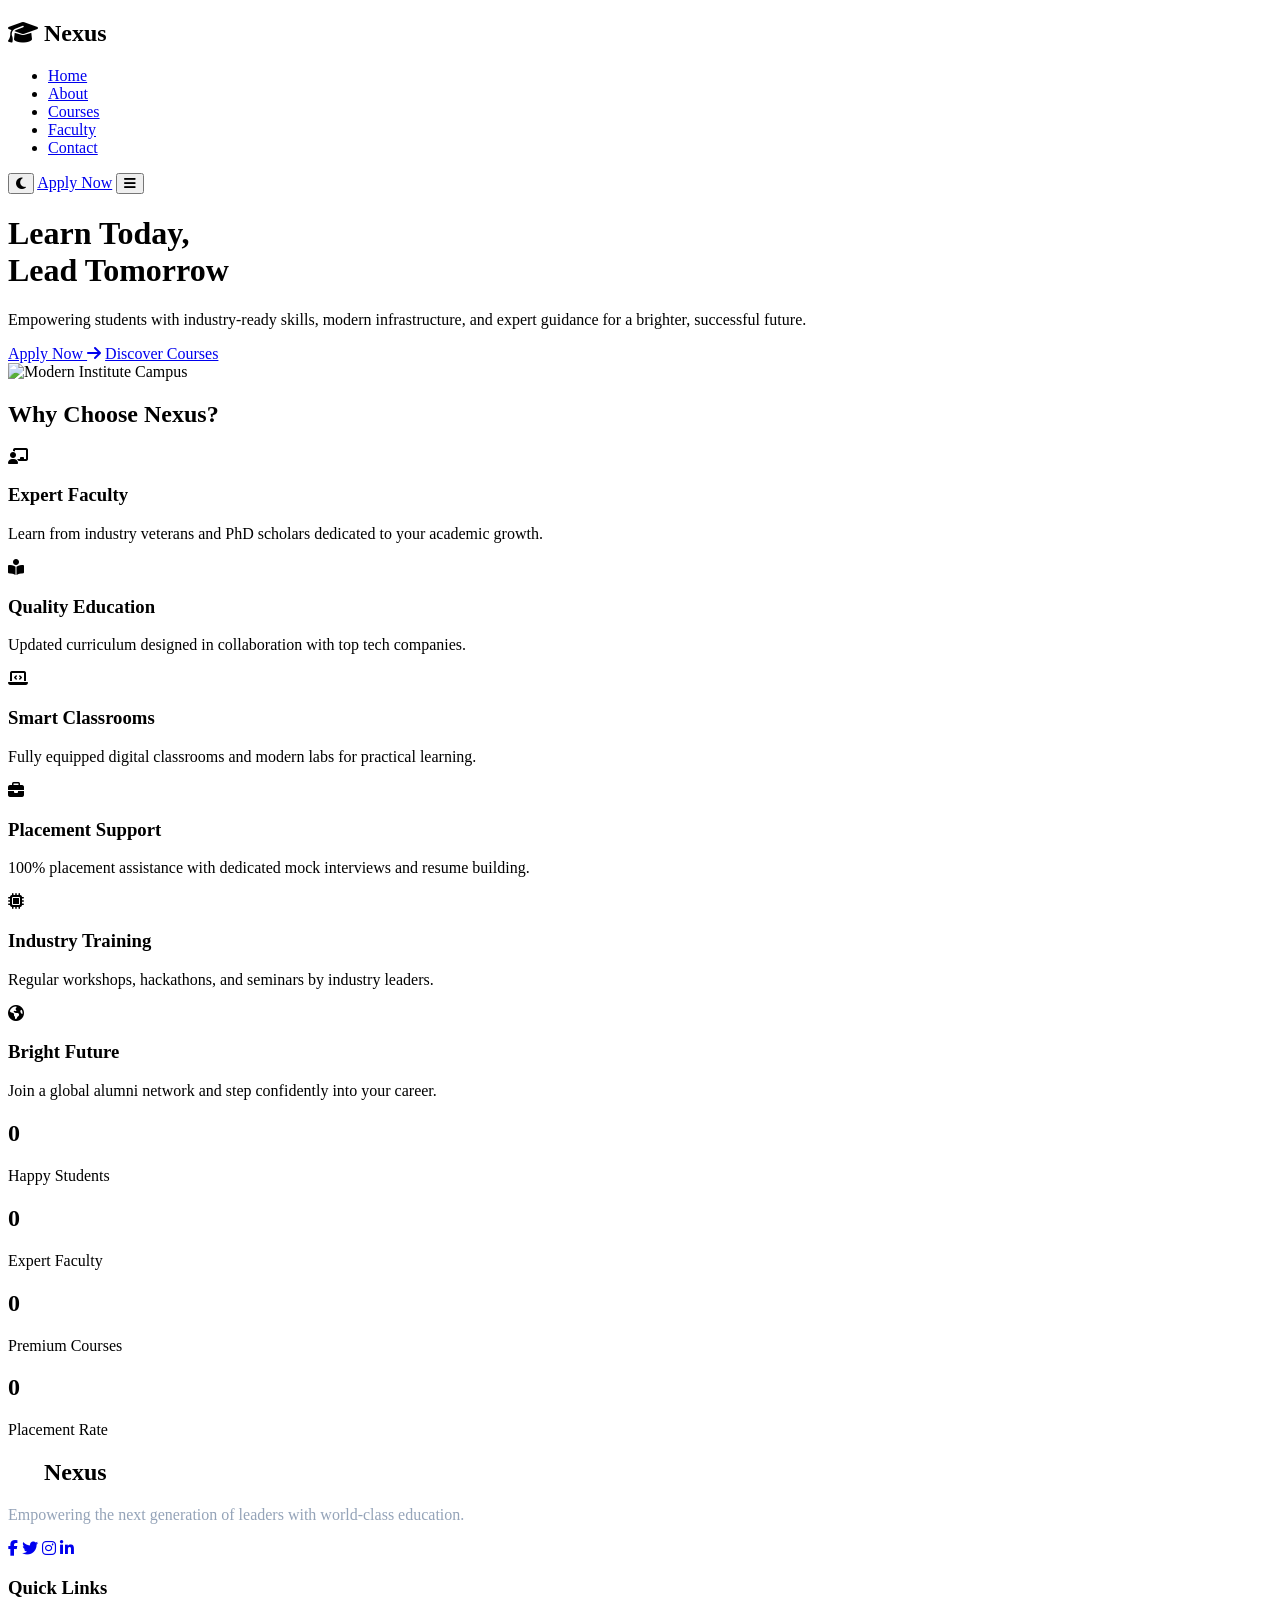
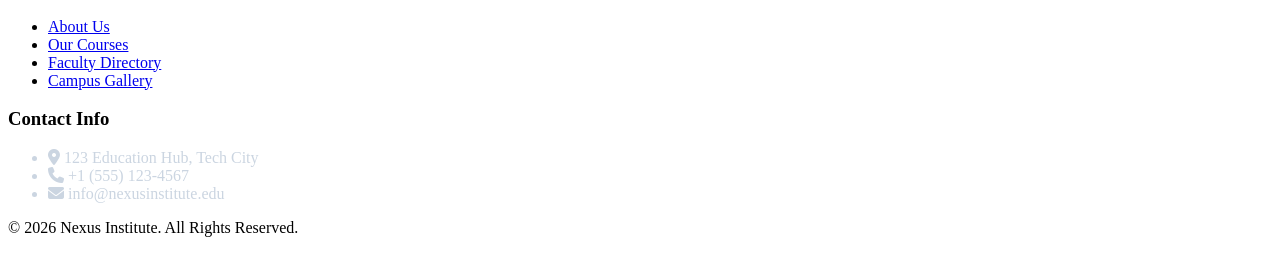
==== index.html @ 43e195d4 "Update index.html" ====
<!DOCTYPE html>
<html lang="en" data-theme="light">
<head>
    <meta charset="UTF-8">
    <meta name="viewport" content="width=device-width, initial-scale=1.0">
    <title>Nexus Institute | Learn Today, Lead Tomorrow</title>
    <meta name="description" content="Empowering students with industry-ready skills for a brighter future.">
    
    <!-- Google Fonts -->
    <link href="https://fonts.googleapis.com/css2?family=Inter:wght@300;400;500;600;700&display=swap" rel="stylesheet">
    <!-- FontAwesome Icons -->
    <link rel="stylesheet" href="https://cdnjs.cloudflare.com/ajax/libs/font-awesome/6.4.0/css/all.min.css">
    
    <!-- Custom CSS -->
    <link rel="stylesheet" href="css/style.css">
</head>
<body>
    <!-- Scroll Progress Bar -->
    <div id="scroll-progress"></div>

    <!-- Navbar -->
    <nav class="navbar">
        <div class="nav-logo">
            <h2><i class="fa-solid fa-graduation-cap"></i> Nexus</h2>
        </div>
        <ul class="nav-links">
            <li><a href="index.html">Home</a></li>
            <li><a href="about.html">About</a></li>
            <li><a href="courses.html">Courses</a></li>
            <li><a href="faculty.html">Faculty</a></li>
            <li><a href="contact.html">Contact</a></li>
        </ul>
        <div class="nav-actions">
            <button id="theme-toggle" aria-label="Toggle Dark Mode">
                <i class="fa-solid fa-moon"></i>
            </button>
            <a href="#" class="btn btn-primary">Apply Now</a>
            <button class="hamburger"><i class="fa-solid fa-bars"></i></button>
        </div>
    </nav>

    <!-- Hero Section -->
    <header class="hero">
        <div class="hero-content fade-up">
            <h1>Learn Today,<br><span>Lead Tomorrow</span></h1>
            <p class="hero-subtitle">Empowering students with industry-ready skills, modern infrastructure, and expert guidance for a brighter, successful future.</p>
            <div class="hero-buttons">
                <a href="#" class="btn btn-primary">Apply Now <i class="fa-solid fa-arrow-right"></i></a>
                <a href="courses.html" class="btn btn-outline">Discover Courses</a>
            </div>
        </div>
        <div class="hero-image fade-up">
            <img src="https://images.unsplash.com/photo-1523050854058-8df90110c9f1?ixlib=rb-4.0.3&auto=format&fit=crop&w=800&q=80" alt="Modern Institute Campus">
        </div>
    </header>

    <!-- Feature Cards Section -->
    <section class="features">
        <h2 class="section-title fade-up">Why Choose Nexus?</h2>
        <div class="grid-6 fade-up">
            <div class="feature-card">
                <div class="feature-icon"><i class="fa-solid fa-chalkboard-user"></i></div>
                <h3>Expert Faculty</h3>
                <p>Learn from industry veterans and PhD scholars dedicated to your academic growth.</p>
            </div>
            <div class="feature-card">
                <div class="feature-icon"><i class="fa-solid fa-book-open-reader"></i></div>
                <h3>Quality Education</h3>
                <p>Updated curriculum designed in collaboration with top tech companies.</p>
            </div>
            <div class="feature-card">
                <div class="feature-icon"><i class="fa-solid fa-laptop-code"></i></div>
                <h3>Smart Classrooms</h3>
                <p>Fully equipped digital classrooms and modern labs for practical learning.</p>
            </div>
            <div class="feature-card">
                <div class="feature-icon"><i class="fa-solid fa-briefcase"></i></div>
                <h3>Placement Support</h3>
                <p>100% placement assistance with dedicated mock interviews and resume building.</p>
            </div>
            <div class="feature-card">
                <div class="feature-icon"><i class="fa-solid fa-microchip"></i></div>
                <h3>Industry Training</h3>
                <p>Regular workshops, hackathons, and seminars by industry leaders.</p>
            </div>
            <div class="feature-card">
                <div class="feature-icon"><i class="fa-solid fa-earth-americas"></i></div>
                <h3>Bright Future</h3>
                <p>Join a global alumni network and step confidently into your career.</p>
            </div>
        </div>
    </section>

    <!-- Statistics Section -->
    <section class="stats fade-up">
        <div class="stat-item">
            <h2 class="counter" data-target="5000" data-suffix="+">0</h2>
            <p>Happy Students</p>
        </div>
        <div class="stat-item">
            <h2 class="counter" data-target="120" data-suffix="+">0</h2>
            <p>Expert Faculty</p>
        </div>
        <div class="stat-item">
            <h2 class="counter" data-target="50" data-suffix="+">0</h2>
            <p>Premium Courses</p>
        </div>
        <div class="stat-item">
            <h2 class="counter" data-target="98" data-suffix="%">0</h2>
            <p>Placement Rate</p>
        </div>
    </section>

    <!-- Footer -->
    <footer>
        <div class="footer-grid">
            <div class="footer-col">
                <div class="nav-logo" style="margin-bottom: 1rem;">
                    <h2><i class="fa-solid fa-graduation-cap" style="color: white;"></i> Nexus</h2>
                </div>
                <p style="color: #94a3b8;">Empowering the next generation of leaders with world-class education.</p>
                <div class="social-links">
                    <a href="#"><i class="fa-brands fa-facebook-f"></i></a>
                    <a href="#"><i class="fa-brands fa-twitter"></i></a>
                    <a href="#"><i class="fa-brands fa-instagram"></i></a>
                    <a href="#"><i class="fa-brands fa-linkedin-in"></i></a>
                </div>
            </div>
            <div class="footer-col">
                <h3>Quick Links</h3>
                <ul>
                    <li><a href="about.html">About Us</a></li>
                    <li><a href="courses.html">Our Courses</a></li>
                    <li><a href="faculty.html">Faculty Directory</a></li>
                    <li><a href="gallery.html">Campus Gallery</a></li>
                </ul>
            </div>
            <div class="footer-col">
                <h3>Contact Info</h3>
                <ul style="color: #cbd5e1;">
                    <li><i class="fa-solid fa-location-dot"></i> 123 Education Hub, Tech City</li>
                    <li><i class="fa-solid fa-phone"></i> +1 (555) 123-4567</li>
                    <li><i class="fa-solid fa-envelope"></i> info@nexusinstitute.edu</li>
                </ul>
            </div>
        </div>
        <div class="footer-bottom">
            <p>&copy; 2026 Nexus Institute. All Rights Reserved.</p>
        </div>
    </footer>

    <!-- Scripts -->
    <script src="js/script.js"></script>
</body>
</html>
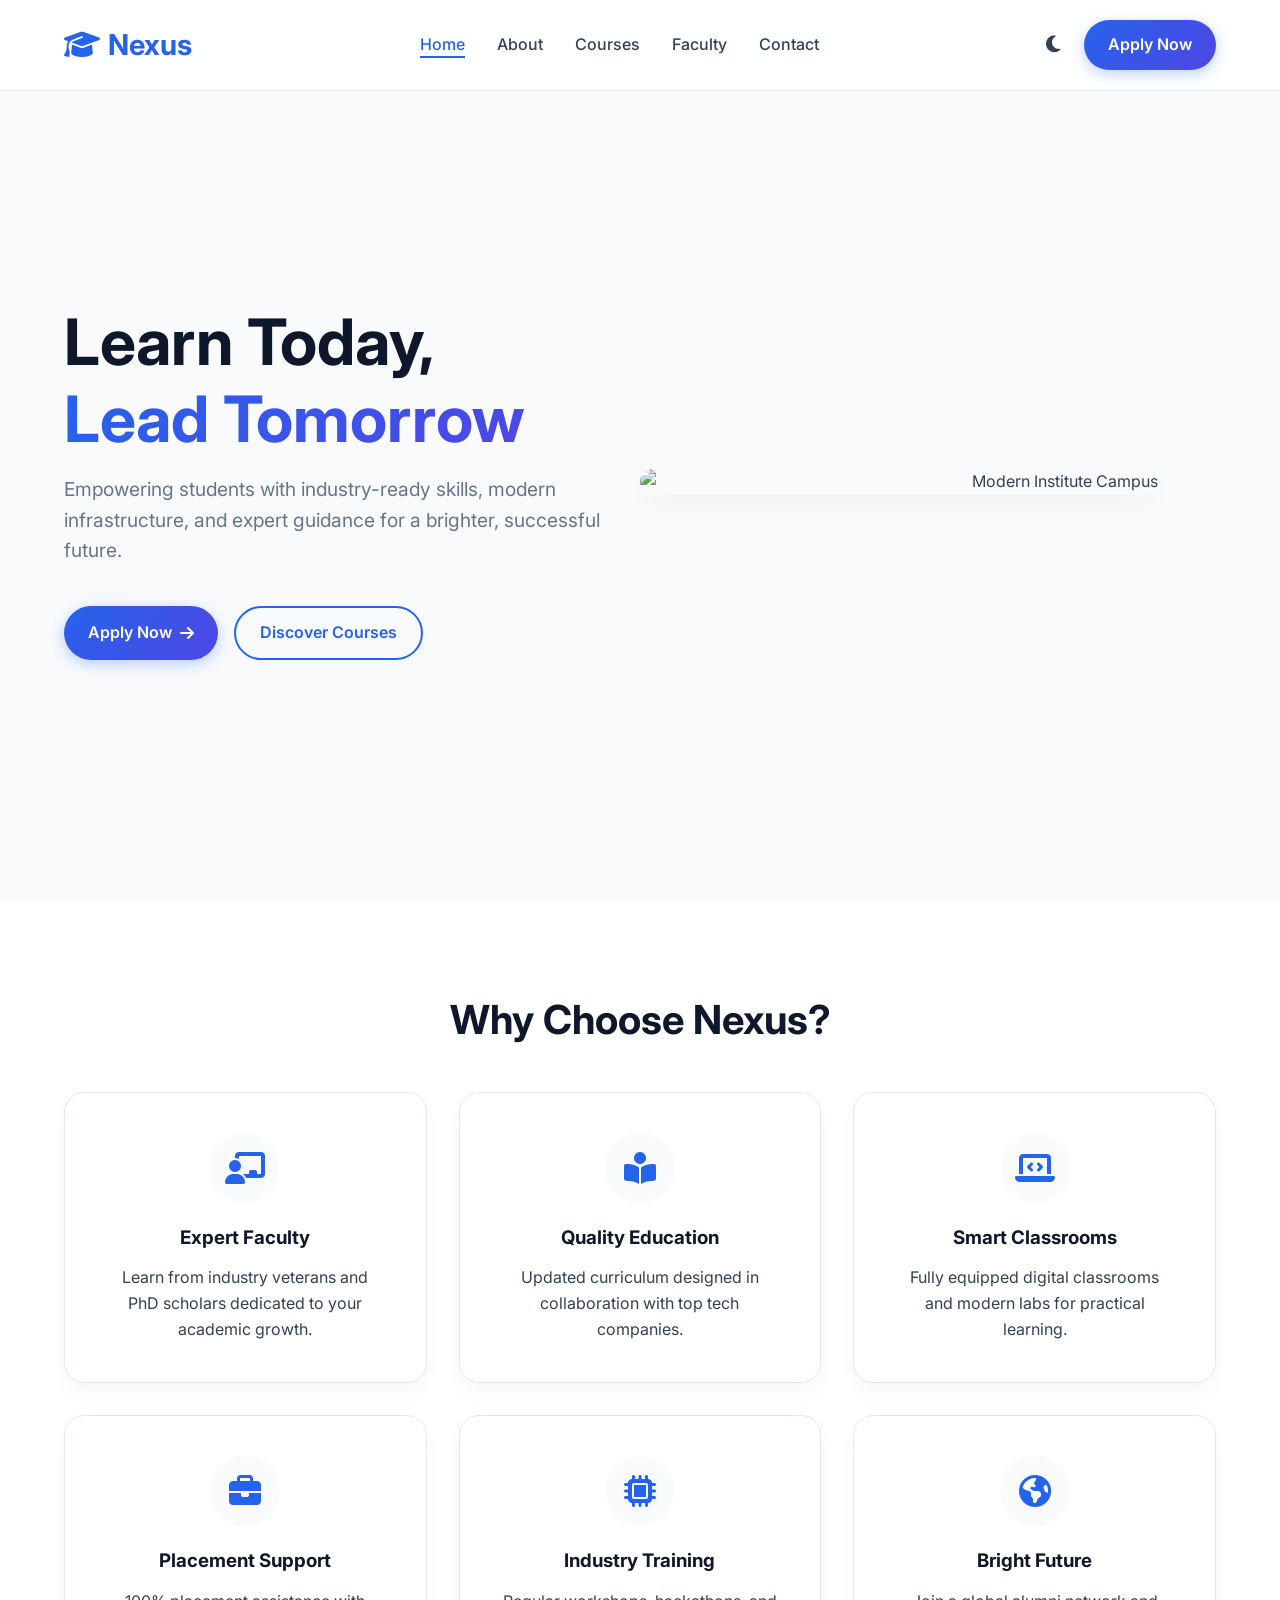
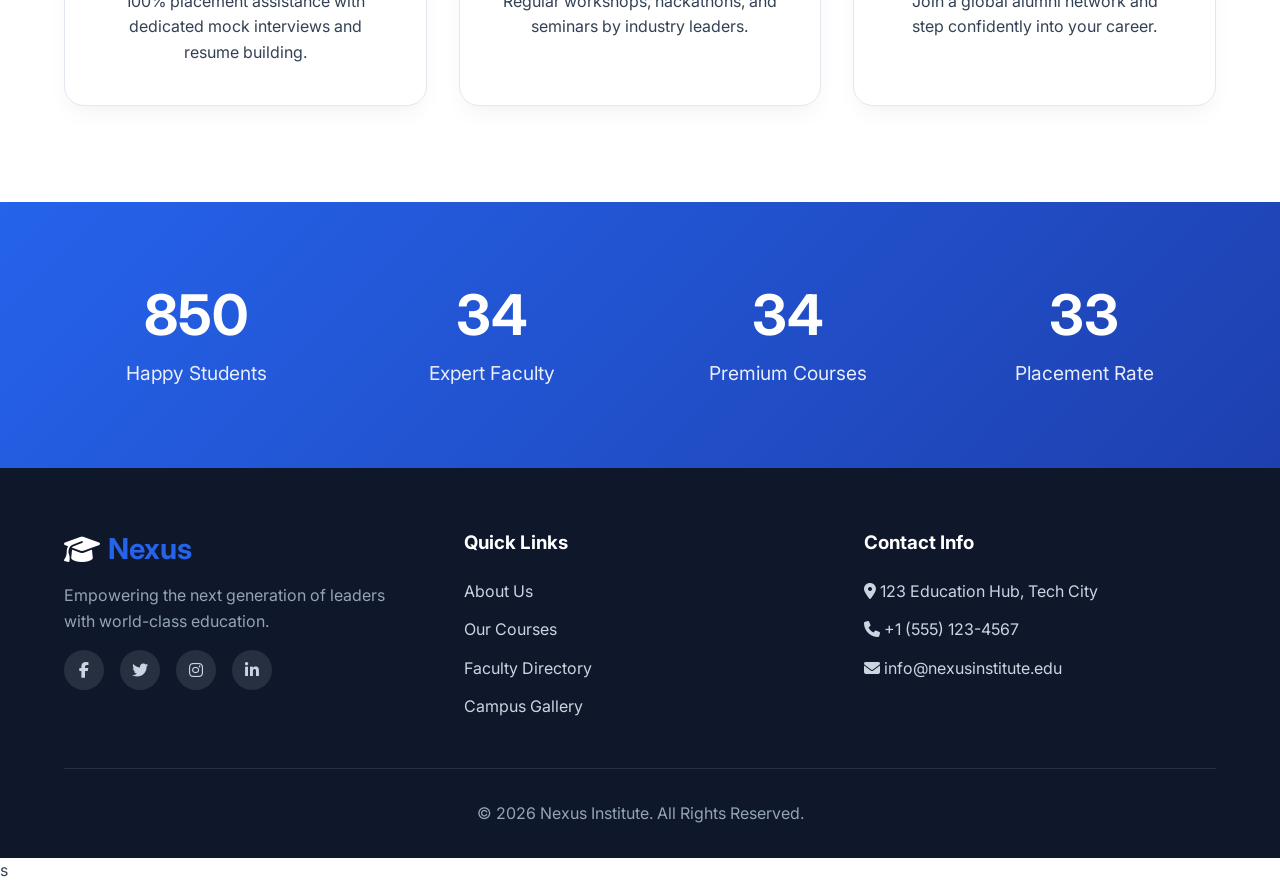
==== commit 61cdc8ff: "Update index.html" ====
--- a/index.html
+++ b/index.html
@@ -4,15 +4,13 @@
     <meta charset="UTF-8">
     <meta name="viewport" content="width=device-width, initial-scale=1.0">
     <title>Nexus Institute | Learn Today, Lead Tomorrow</title>
-    <meta name="description" content="Empowering students with industry-ready skills for a brighter future.">
     
     <!-- Google Fonts -->
     <link href="https://fonts.googleapis.com/css2?family=Inter:wght@300;400;500;600;700&display=swap" rel="stylesheet">
     <!-- FontAwesome Icons -->
     <link rel="stylesheet" href="https://cdnjs.cloudflare.com/ajax/libs/font-awesome/6.4.0/css/all.min.css">
-    
     <!-- Custom CSS -->
-    <link rel="stylesheet" href="css/style.css">
+    <link rel="stylesheet" href="style.css">
 </head>
 <body>
     <!-- Scroll Progress Bar -->
@@ -21,7 +19,9 @@
     <!-- Navbar -->
     <nav class="navbar">
         <div class="nav-logo">
-            <h2><i class="fa-solid fa-graduation-cap"></i> Nexus</h2>
+            <a href="index.html">
+                <h2><i class="fa-solid fa-graduation-cap"></i> Nexus</h2>
+            </a>
         </div>
         <ul class="nav-links">
             <li><a href="index.html">Home</a></li>
@@ -116,7 +116,9 @@
         <div class="footer-grid">
             <div class="footer-col">
                 <div class="nav-logo" style="margin-bottom: 1rem;">
-                    <h2><i class="fa-solid fa-graduation-cap" style="color: white;"></i> Nexus</h2>
+                    <a href="index.html">
+                        <h2><i class="fa-solid fa-graduation-cap" style="color: white;"></i> Nexus</h2>
+                    </a>
                 </div>
                 <p style="color: #94a3b8;">Empowering the next generation of leaders with world-class education.</p>
                 <div class="social-links">
@@ -150,6 +152,6 @@
     </footer>
 
     <!-- Scripts -->
-    <script src="js/script.js"></script>
+    <script src="script.js"></script>
 </body>
-</html>
+</html>s
--- a/style.css
+++ b/style.css
@@ -0,0 +1,456 @@
+/* =========================================
+   CSS Variables & Theme Setup
+========================================= */
+:root {
+  /* Light Theme Colors (Blue + White) */
+  --primary-color: #2563eb;
+  --primary-hover: #1d4ed8;
+  --secondary-color: #0f172a;
+  --bg-color: #ffffff;
+  --bg-alt: #f8fafc;
+  --text-main: #334155;
+  --text-muted: #64748b;
+  --card-bg: #ffffff;
+  --border-color: #e2e8f0;
+  
+  /* UI Elements */
+  --shadow-soft: 0 10px 25px -5px rgba(0, 0, 0, 0.05), 0 8px 10px -6px rgba(0, 0, 0, 0.01);
+  --shadow-hover: 0 20px 25px -5px rgba(0, 0, 0, 0.1), 0 10px 10px -5px rgba(0, 0, 0, 0.04);
+  --radius-md: 12px;
+  --radius-lg: 20px;
+  --transition: all 0.3s cubic-bezier(0.4, 0, 0.2, 1);
+  --glass-bg: rgba(255, 255, 255, 0.85);
+}
+
+[data-theme="dark"] {
+  --primary-color: #3b82f6;
+  --primary-hover: #60a5fa;
+  --secondary-color: #f8fafc;
+  --bg-color: #0f172a;
+  --bg-alt: #1e293b;
+  --text-main: #cbd5e1;
+  --text-muted: #94a3b8;
+  --card-bg: #1e293b;
+  --border-color: #334155;
+  --glass-bg: rgba(15, 23, 42, 0.85);
+  --shadow-soft: 0 10px 25px -5px rgba(0,0,0, 0.5);
+}
+
+/* =========================================
+   Reset & Base Styles
+========================================= */
+* {
+  margin: 0;
+  padding: 0;
+  box-sizing: border-box;
+}
+
+html {
+  scroll-behavior: smooth;
+}
+
+body {
+  font-family: 'Inter', system-ui, -apple-system, sans-serif;
+  background-color: var(--bg-color);
+  color: var(--text-main);
+  line-height: 1.6;
+  transition: background-color 0.3s ease, color 0.3s ease;
+  overflow-x: hidden;
+}
+
+a { text-decoration: none; color: inherit; }
+ul { list-style: none; }
+img { max-width: 100%; height: auto; display: block; border-radius: var(--radius-md); }
+
+/* Scroll Progress Bar */
+#scroll-progress {
+  position: fixed;
+  top: 0;
+  left: 0;
+  width: 0%;
+  height: 4px;
+  background: linear-gradient(90deg, #2563eb, #60a5fa);
+  z-index: 9999;
+  transition: width 0.1s ease;
+}
+
+/* =========================================
+   Typography & Buttons
+========================================= */
+h1, h2, h3, h4 {
+  color: var(--secondary-color);
+  font-weight: 700;
+  line-height: 1.2;
+}
+
+.section-title {
+  text-align: center;
+  font-size: 2.5rem;
+  margin-bottom: 3rem;
+  position: relative;
+}
+
+.btn {
+  display: inline-flex;
+  align-items: center;
+  justify-content: center;
+  padding: 0.75rem 1.5rem;
+  border-radius: 50px;
+  font-weight: 600;
+  cursor: pointer;
+  transition: var(--transition);
+  border: none;
+  gap: 0.5rem;
+}
+
+.btn-primary {
+  background: linear-gradient(135deg, var(--primary-color), #4f46e5);
+  color: white !important;
+  box-shadow: 0 4px 14px rgba(37, 99, 235, 0.3);
+}
+
+.btn-primary:hover {
+  transform: translateY(-2px);
+  box-shadow: 0 6px 20px rgba(37, 99, 235, 0.4);
+}
+
+.btn-outline {
+  background: transparent;
+  border: 2px solid var(--primary-color);
+  color: var(--primary-color);
+}
+
+.btn-outline:hover {
+  background: var(--primary-color);
+  color: white;
+}
+
+/* =========================================
+   Navigation (Glassmorphism)
+========================================= */
+.navbar {
+  position: fixed;
+  top: 0;
+  width: 100%;
+  padding: 1.25rem 5%;
+  display: flex;
+  justify-content: space-between;
+  align-items: center;
+  z-index: 1000;
+  background: var(--glass-bg);
+  backdrop-filter: blur(12px);
+  border-bottom: 1px solid var(--border-color);
+  transition: var(--transition);
+}
+
+.nav-logo h2 {
+  font-size: 1.8rem;
+  color: var(--primary-color);
+  display: flex;
+  align-items: center;
+  gap: 0.5rem;
+}
+
+.nav-links {
+  display: flex;
+  gap: 2rem;
+  align-items: center;
+}
+
+.nav-links a {
+  font-weight: 500;
+  position: relative;
+  transition: var(--transition);
+}
+
+.nav-links a:hover, .nav-links a.active {
+  color: var(--primary-color);
+}
+
+.nav-links a::after {
+  content: '';
+  position: absolute;
+  bottom: -4px;
+  left: 0;
+  width: 0;
+  height: 2px;
+  background: var(--primary-color);
+  transition: var(--transition);
+}
+
+.nav-links a:hover::after, .nav-links a.active::after {
+  width: 100%;
+}
+
+.nav-actions {
+  display: flex;
+  align-items: center;
+  gap: 1.5rem;
+}
+
+#theme-toggle {
+  background: none;
+  border: none;
+  color: var(--text-main);
+  font-size: 1.2rem;
+  cursor: pointer;
+}
+
+.hamburger {
+  display: none;
+  background: none;
+  border: none;
+  font-size: 1.5rem;
+  color: var(--text-main);
+  cursor: pointer;
+}
+
+/* =========================================
+   Hero Section
+========================================= */
+.hero {
+  min-height: 100vh;
+  display: flex;
+  align-items: center;
+  padding: 8rem 5% 4rem;
+  background: var(--bg-alt);
+  position: relative;
+  overflow: hidden;
+}
+
+.hero-content {
+  flex: 1;
+  z-index: 2;
+}
+
+.hero h1 {
+  font-size: 4rem;
+  margin-bottom: 1rem;
+}
+
+.hero h1 span {
+  background: linear-gradient(135deg, var(--primary-color), #4f46e5);
+  -webkit-background-clip: text;
+  -webkit-text-fill-color: transparent;
+}
+
+.hero-subtitle {
+  font-size: 1.2rem;
+  color: var(--text-muted);
+  margin-bottom: 2.5rem;
+  max-width: 600px;
+}
+
+.hero-buttons {
+  display: flex;
+  gap: 1rem;
+}
+
+.hero-image {
+  flex: 1;
+  position: relative;
+  z-index: 2;
+  text-align: right;
+}
+
+.hero-image img {
+  max-width: 90%;
+  border-radius: var(--radius-lg);
+  box-shadow: var(--shadow-soft);
+  animation: float 6s ease-in-out infinite;
+}
+
+@keyframes float {
+  0% { transform: translateY(0px); }
+  50% { transform: translateY(-20px); }
+  100% { transform: translateY(0px); }
+}
+
+/* =========================================
+   Features Section (Cards)
+========================================= */
+.features {
+  padding: 6rem 5%;
+  background: var(--bg-color);
+}
+
+.grid-6 {
+  display: grid;
+  grid-template-columns: repeat(auto-fit, minmax(300px, 1fr));
+  gap: 2rem;
+}
+
+.feature-card {
+  background: var(--card-bg);
+  padding: 2.5rem;
+  border-radius: var(--radius-lg);
+  box-shadow: var(--shadow-soft);
+  border: 1px solid var(--border-color);
+  transition: var(--transition);
+  text-align: center;
+}
+
+.feature-card:hover {
+  transform: translateY(-10px);
+  box-shadow: var(--shadow-hover);
+}
+
+.feature-icon {
+  width: 70px;
+  height: 70px;
+  background: var(--bg-alt);
+  color: var(--primary-color);
+  border-radius: 50%;
+  display: inline-flex;
+  align-items: center;
+  justify-content: center;
+  font-size: 2rem;
+  margin-bottom: 1.5rem;
+  transition: var(--transition);
+}
+
+.feature-card:hover .feature-icon {
+  background: var(--primary-color);
+  color: white;
+}
+
+.feature-card h3 {
+  margin-bottom: 1rem;
+}
+
+/* =========================================
+   Statistics / Counters
+========================================= */
+.stats {
+  padding: 5rem 5%;
+  background: linear-gradient(135deg, var(--primary-color), #1e40af);
+  color: white;
+  display: grid;
+  grid-template-columns: repeat(auto-fit, minmax(200px, 1fr));
+  gap: 2rem;
+  text-align: center;
+}
+
+.stat-item h2 {
+  color: white;
+  font-size: 3.5rem;
+  margin-bottom: 0.5rem;
+}
+
+.stat-item p {
+  font-size: 1.2rem;
+  opacity: 0.9;
+}
+
+/* =========================================
+   Footer
+========================================= */
+footer {
+  background: var(--secondary-color);
+  color: white;
+  padding: 4rem 5% 2rem;
+}
+
+.footer-grid {
+  display: grid;
+  grid-template-columns: repeat(auto-fit, minmax(250px, 1fr));
+  gap: 3rem;
+  margin-bottom: 3rem;
+}
+
+.footer-col h3 {
+  color: white;
+  margin-bottom: 1.5rem;
+}
+
+.footer-col ul {
+  display: flex;
+  flex-direction: column;
+  gap: 0.8rem;
+}
+
+.footer-col a {
+  color: #cbd5e1;
+  transition: var(--transition);
+}
+
+.footer-col a:hover {
+  color: var(--primary-color);
+  padding-left: 5px;
+}
+
+.social-links {
+  display: flex;
+  gap: 1rem;
+  margin-top: 1rem;
+}
+
+.social-links a {
+  width: 40px;
+  height: 40px;
+  border-radius: 50%;
+  background: rgba(255,255,255,0.1);
+  display: flex;
+  align-items: center;
+  justify-content: center;
+}
+
+.social-links a:hover {
+  background: var(--primary-color);
+  color: white;
+}
+
+.footer-bottom {
+  text-align: center;
+  padding-top: 2rem;
+  border-top: 1px solid rgba(255,255,255,0.1);
+  color: #94a3b8;
+}
+
+/* =========================================
+   Responsive Design
+========================================= */
+@media (max-width: 992px) {
+  .hero {
+    flex-direction: column;
+    text-align: center;
+    padding-top: 8rem;
+  }
+  .hero-subtitle { margin: 0 auto 2rem; }
+  .hero-buttons { justify-content: center; }
+  .hero-image { margin-top: 3rem; }
+}
+
+@media (max-width: 768px) {
+  .nav-links, .nav-actions .btn {
+    display: none;
+  }
+  .hamburger {
+    display: block;
+  }
+  /* Mobile Menu Styles */
+  .nav-links.active {
+    display: flex;
+    flex-direction: column;
+    position: absolute;
+    top: 100%;
+    left: 0;
+    width: 100%;
+    background: var(--card-bg);
+    padding: 2rem;
+    box-shadow: var(--shadow-soft);
+  }
+  .hero h1 { font-size: 2.8rem; }
+}
+
+/* Animations */
+.fade-up {
+  opacity: 0;
+  transform: translateY(30px);
+  transition: opacity 0.8s ease, transform 0.8s ease;
+}
+
+.fade-up.visible {
+  opacity: 1;
+  transform: translateY(0);
+}
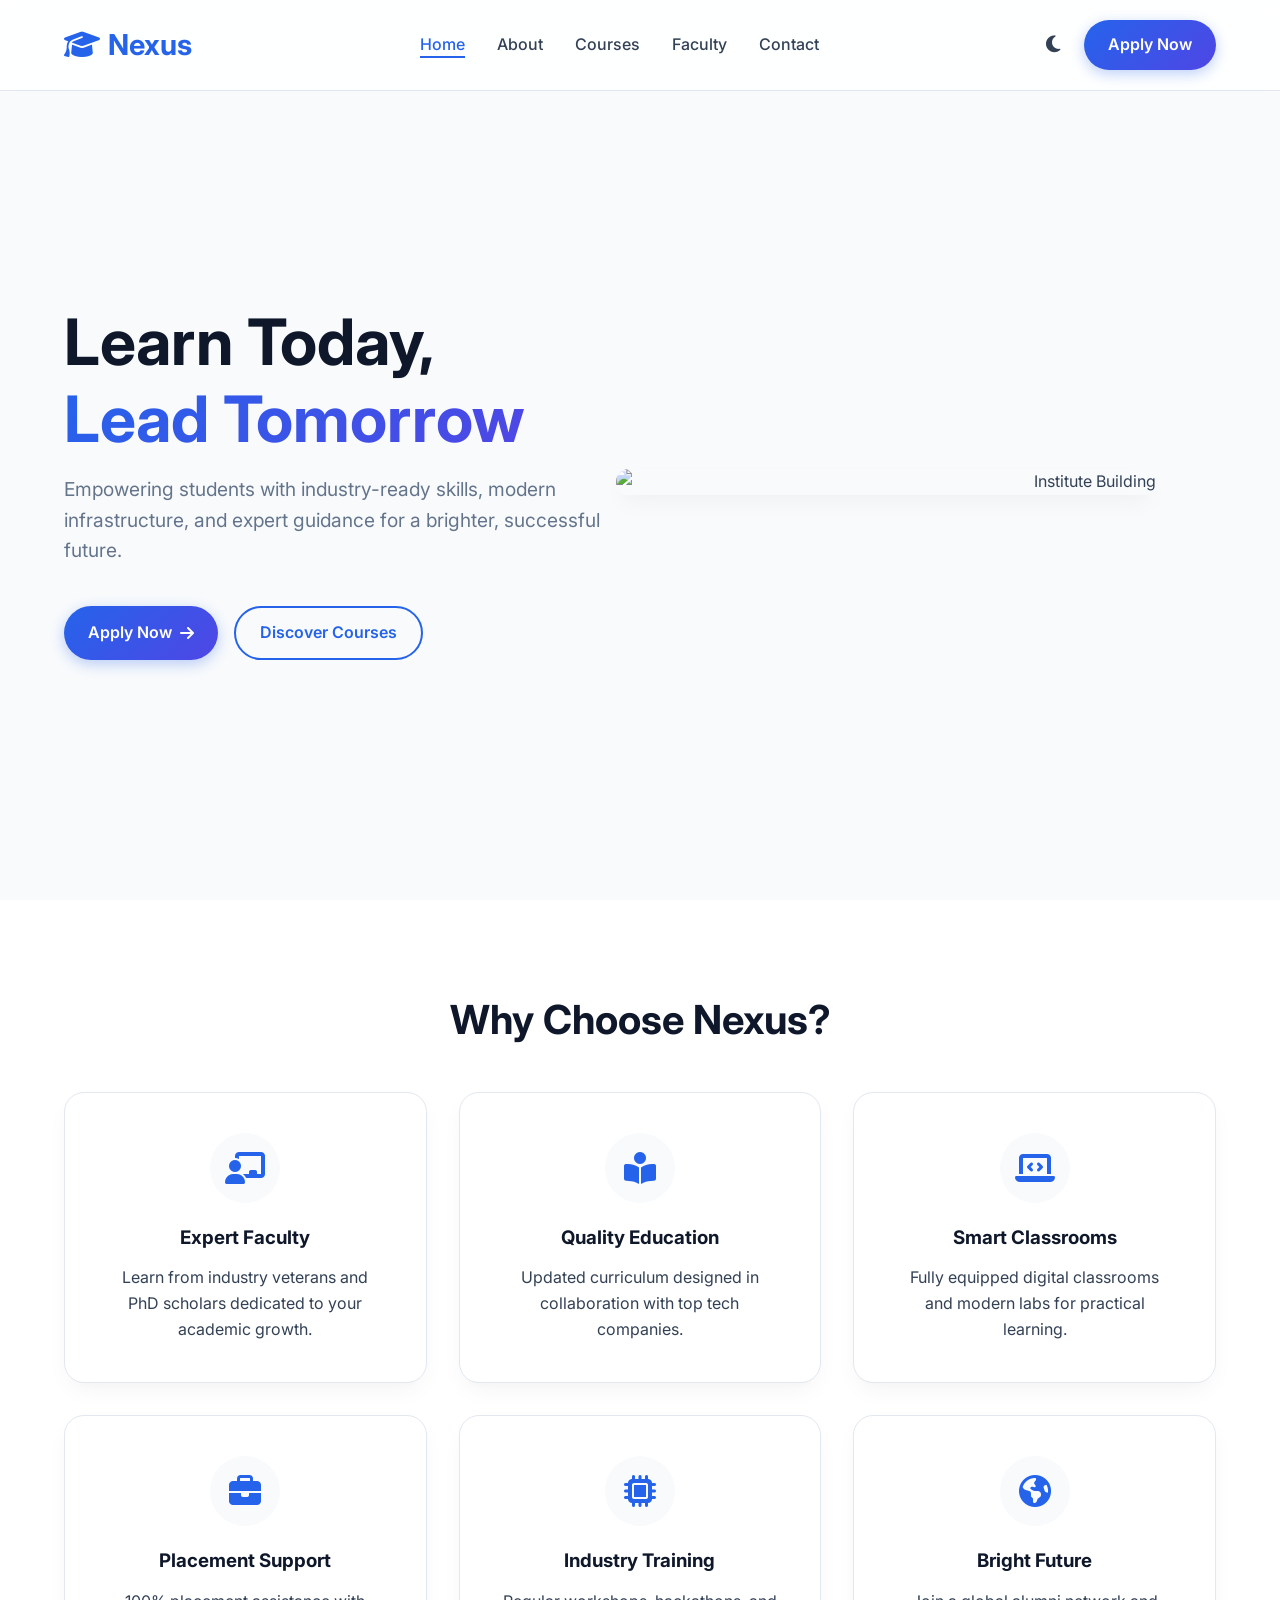
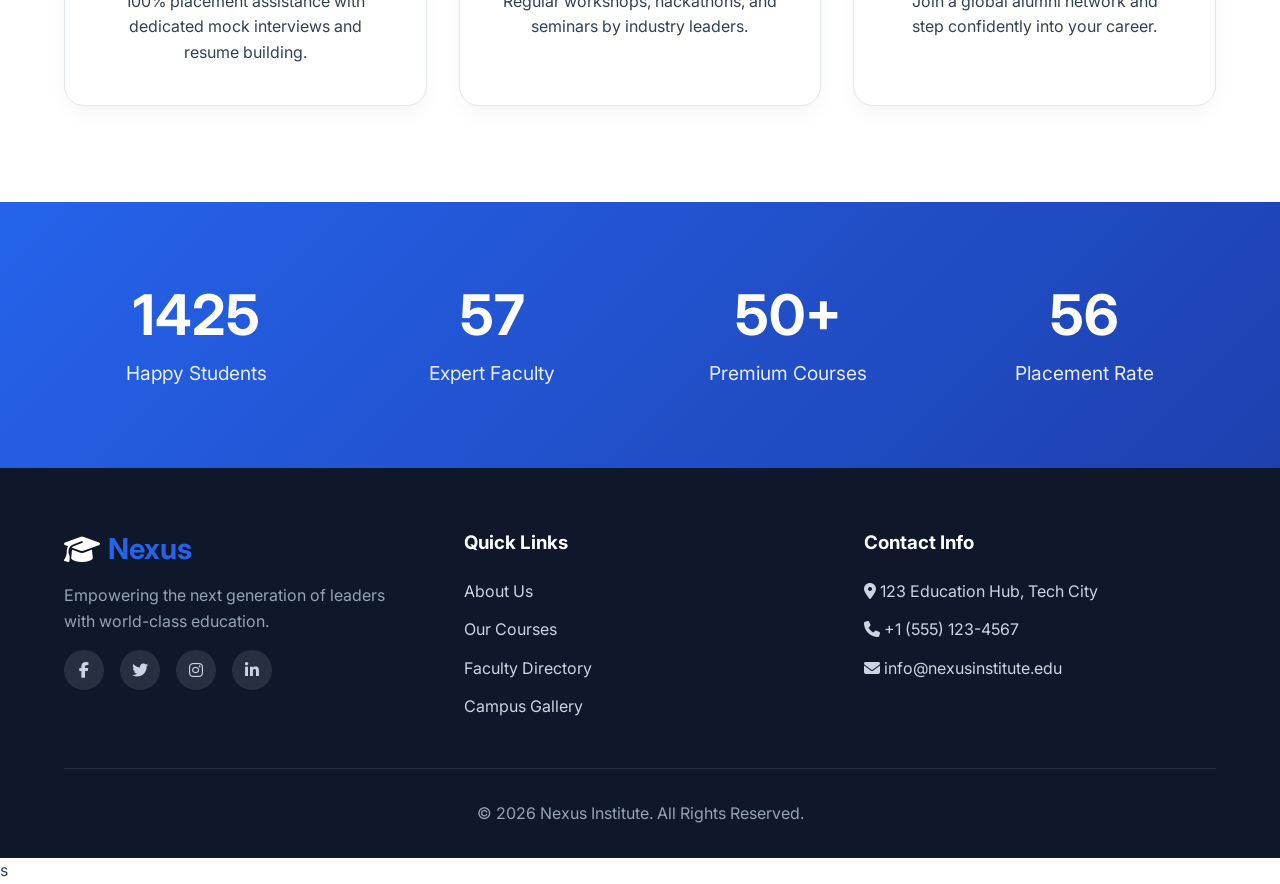
==== commit 9cdd21f8: "Update index.html" ====
--- a/index.html
+++ b/index.html
@@ -50,7 +50,7 @@
             </div>
         </div>
         <div class="hero-image fade-up">
-            <img src="https://images.unsplash.com/photo-1523050854058-8df90110c9f1?ixlib=rb-4.0.3&auto=format&fit=crop&w=800&q=80" alt="Modern Institute Campus">
+            <img src="https://upload.wikimedia.org/wikipedia/commons/thumb/0/0c/MIT_Dome_night.jpg/800px-MIT_Dome_night.jpg" alt="Institute Building" width="600">
         </div>
     </header>
 
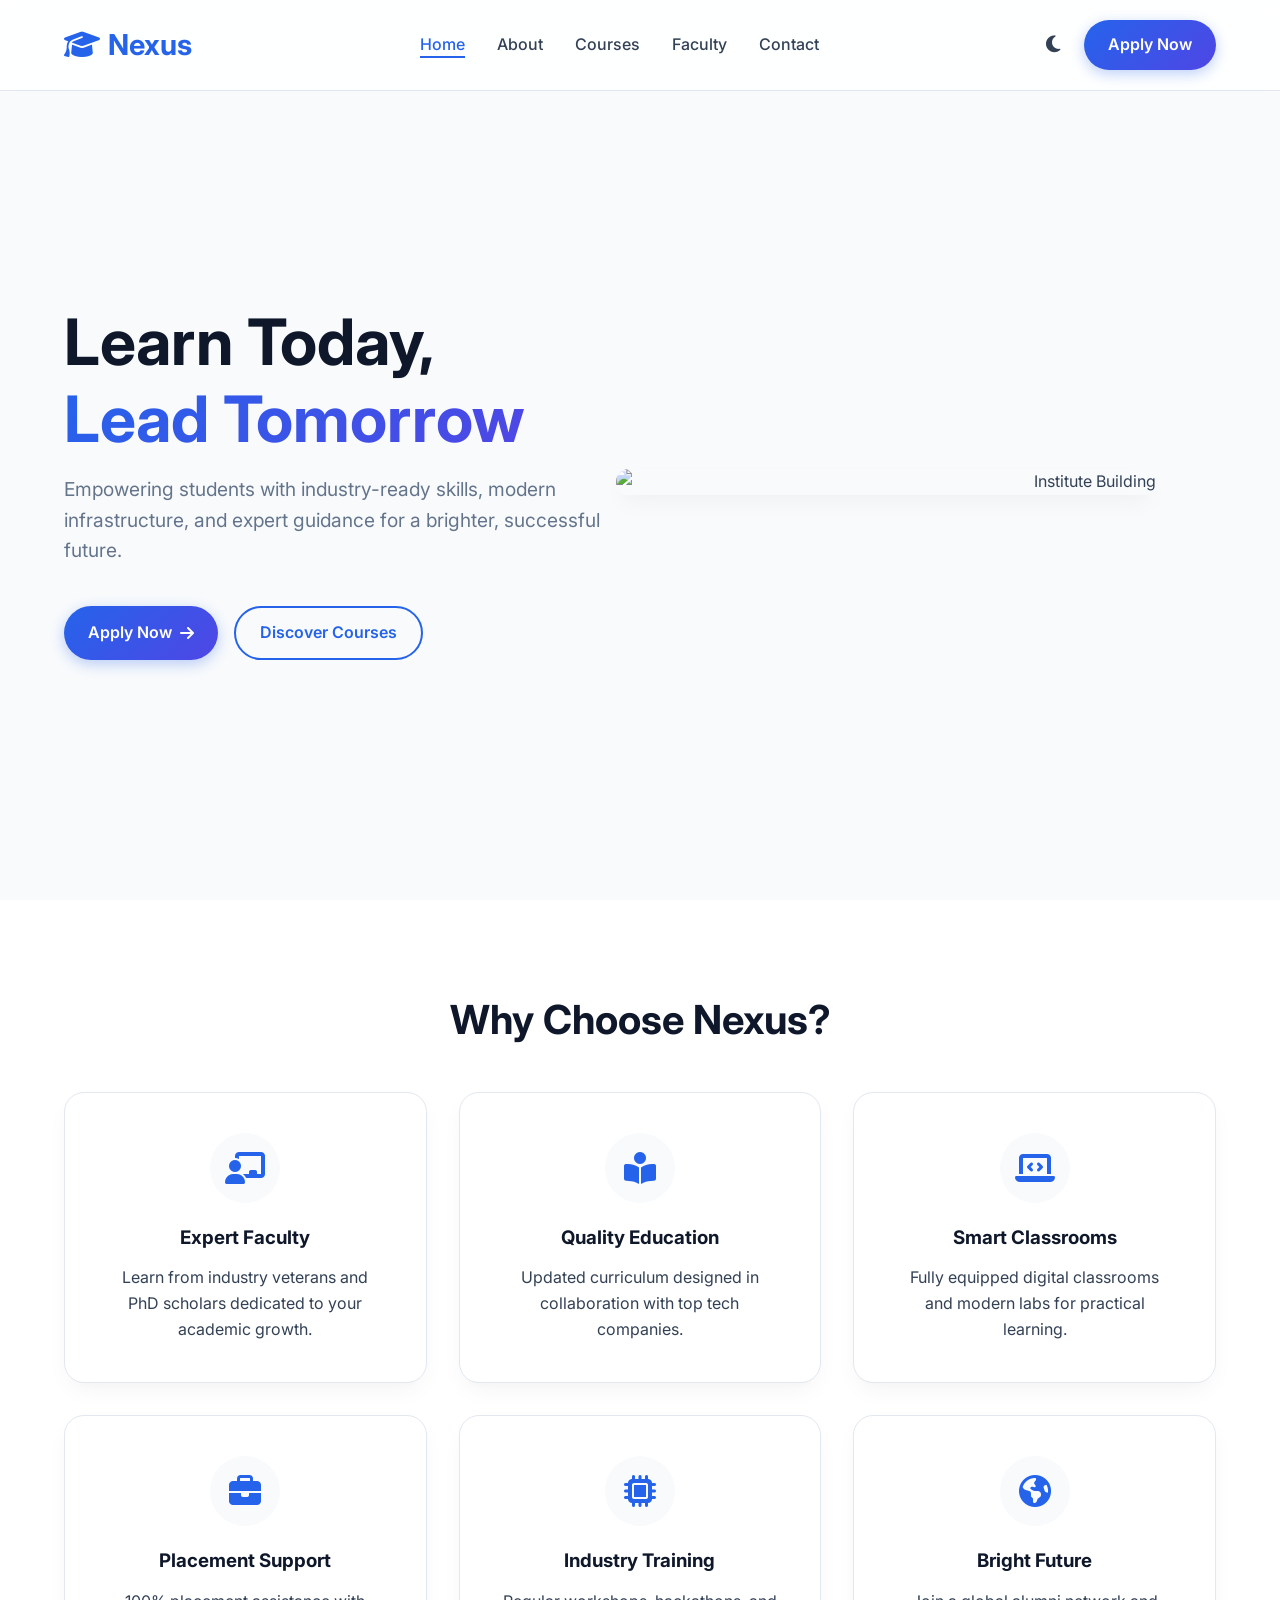
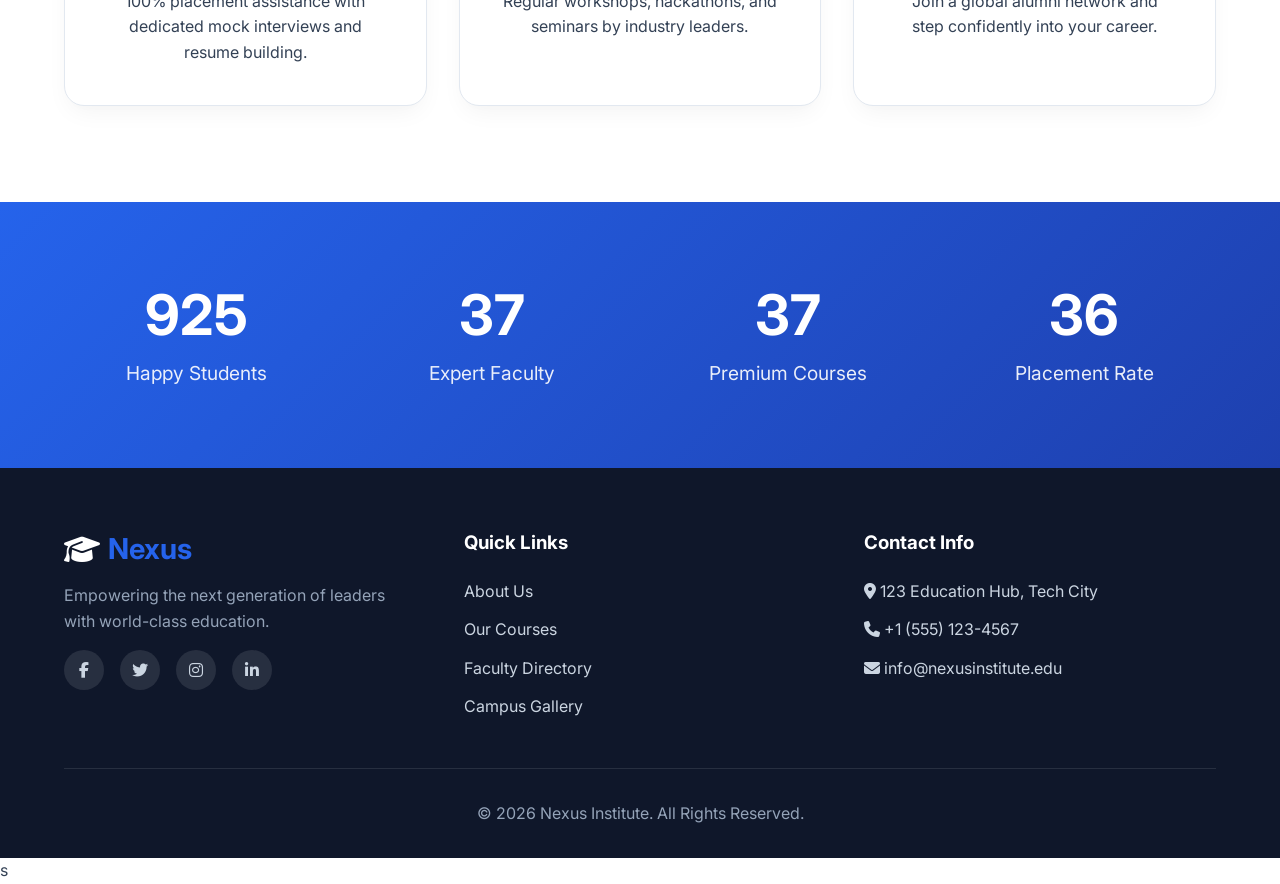
==== commit 80068587: "Update index.html" ====
--- a/index.html
+++ b/index.html
@@ -34,7 +34,7 @@
             <button id="theme-toggle" aria-label="Toggle Dark Mode">
                 <i class="fa-solid fa-moon"></i>
             </button>
-            <a href="#" class="btn btn-primary">Apply Now</a>
+            <a href="contact.html" class="btn btn-primary">Apply Now</a>
             <button class="hamburger"><i class="fa-solid fa-bars"></i></button>
         </div>
     </nav>
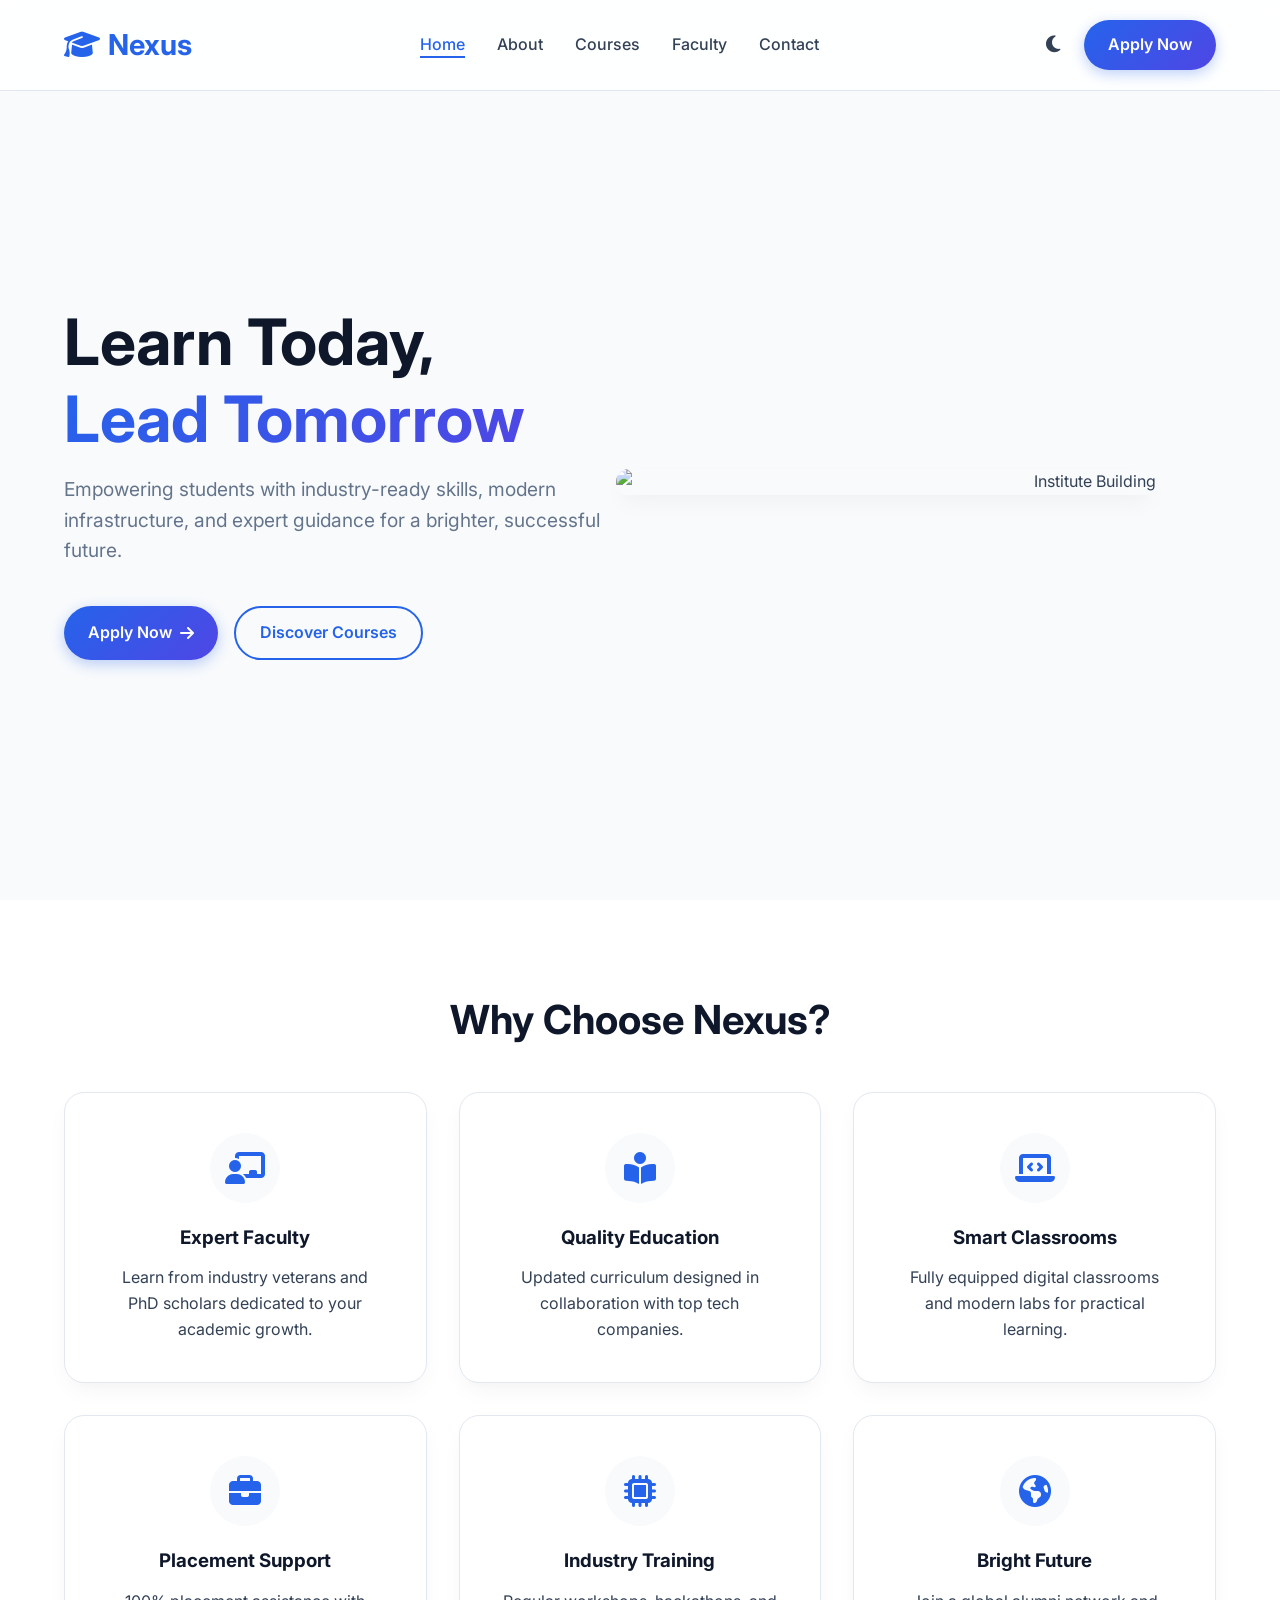
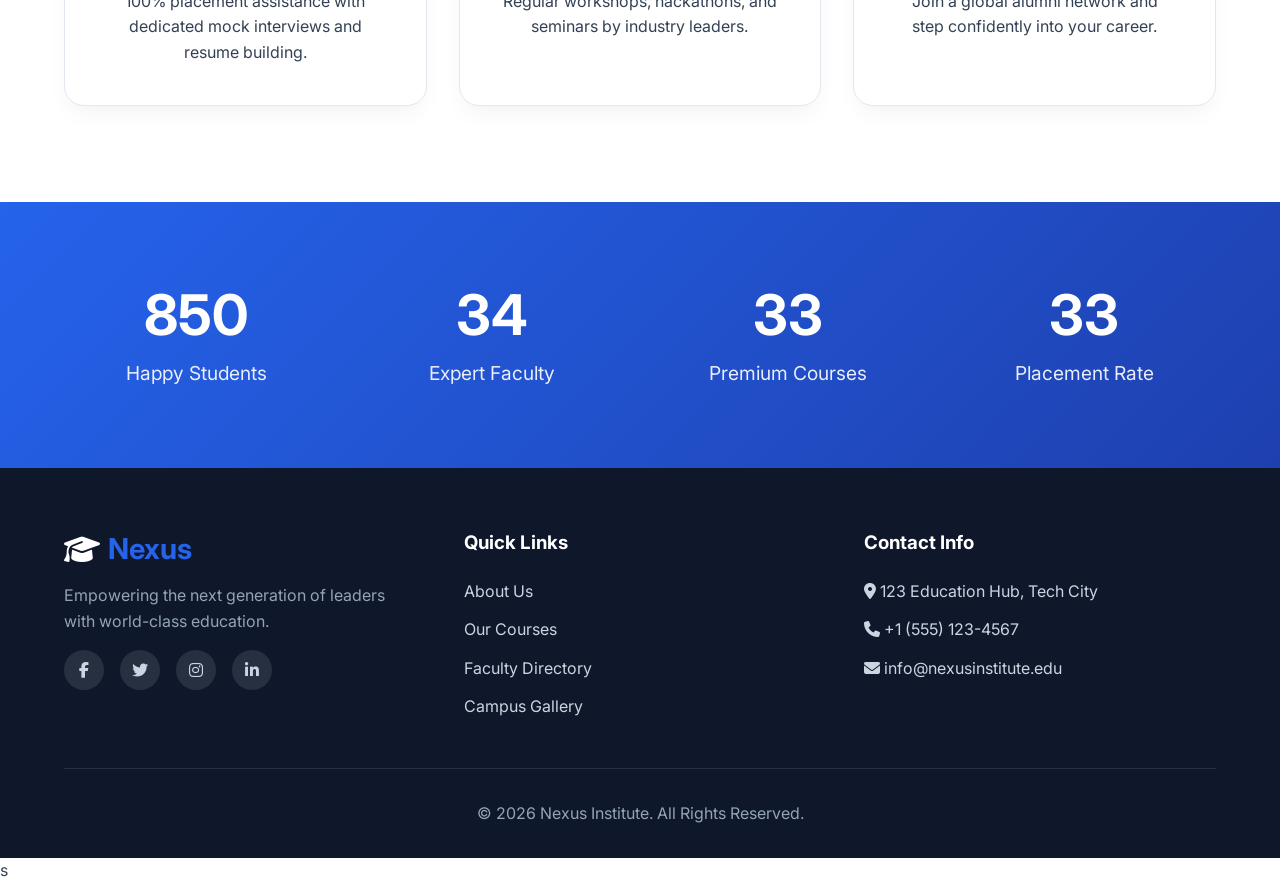
==== commit 4a81de02: "Update index.html" ====
--- a/index.html
+++ b/index.html
@@ -45,7 +45,7 @@
             <h1>Learn Today,<br><span>Lead Tomorrow</span></h1>
             <p class="hero-subtitle">Empowering students with industry-ready skills, modern infrastructure, and expert guidance for a brighter, successful future.</p>
             <div class="hero-buttons">
-                <a href="#" class="btn btn-primary">Apply Now <i class="fa-solid fa-arrow-right"></i></a>
+                <a href="contact.html" class="btn btn-primary">Apply Now <i class="fa-solid fa-arrow-right"></i></a>
                 <a href="courses.html" class="btn btn-outline">Discover Courses</a>
             </div>
         </div>
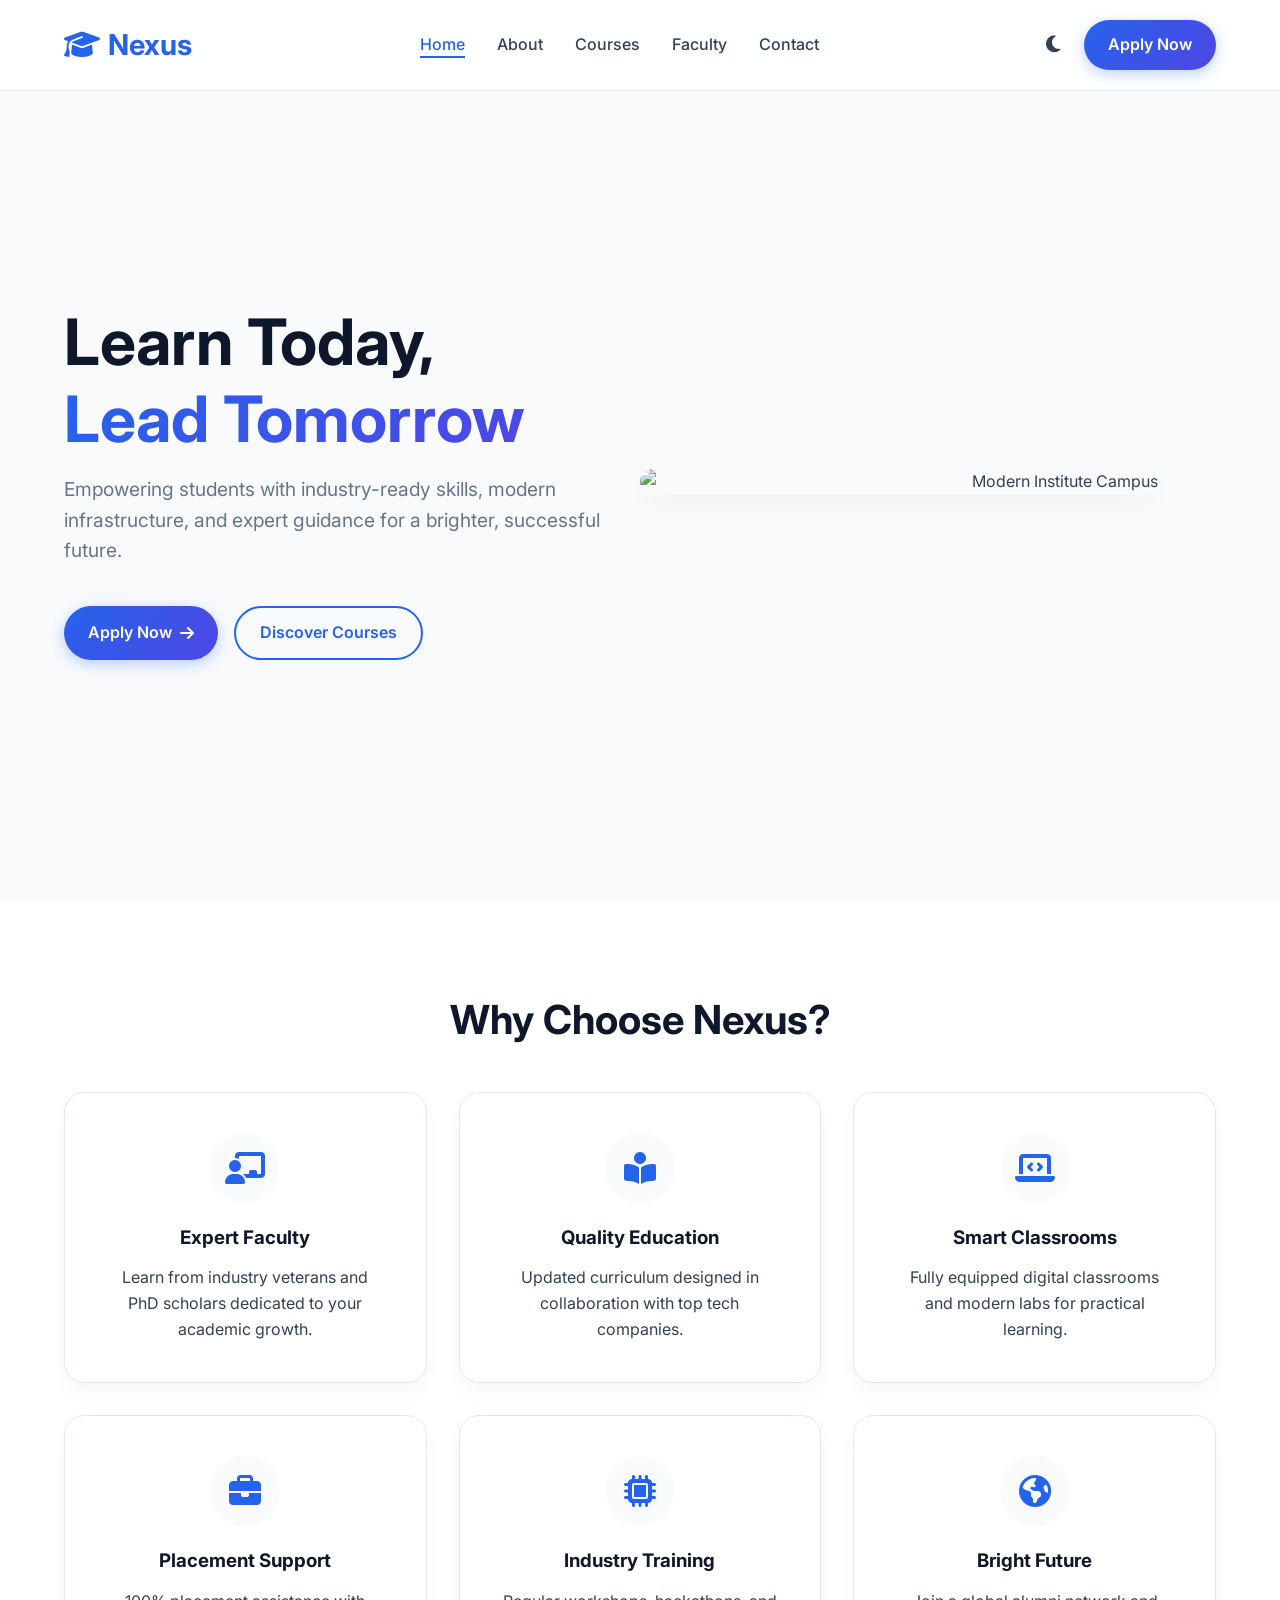
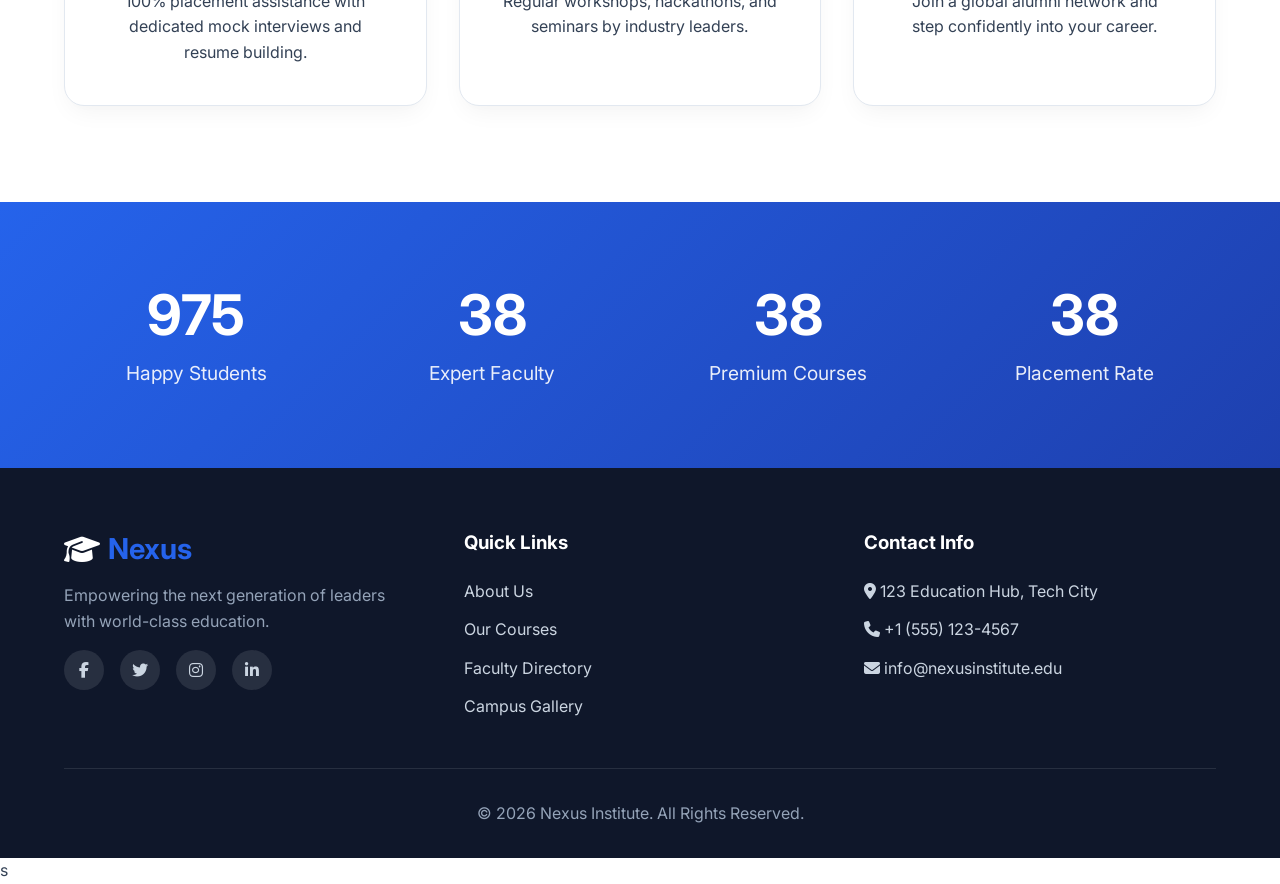
==== commit e9bfe3d4: "Update index.html" ====
--- a/index.html
+++ b/index.html
@@ -49,9 +49,9 @@
                 <a href="courses.html" class="btn btn-outline">Discover Courses</a>
             </div>
         </div>
-        <div class="hero-image fade-up">
-            <img src="https://upload.wikimedia.org/wikipedia/commons/thumb/0/0c/MIT_Dome_night.jpg/800px-MIT_Dome_night.jpg" alt="Institute Building" width="600">
-        </div>
+        <div class="hero-image">
+    <img src="https://images.unsplash.com/photo-1523050854058-8df90110c9f1?..." alt="Modern Institute Campus">
+</div>
     </header>
 
     <!-- Feature Cards Section -->
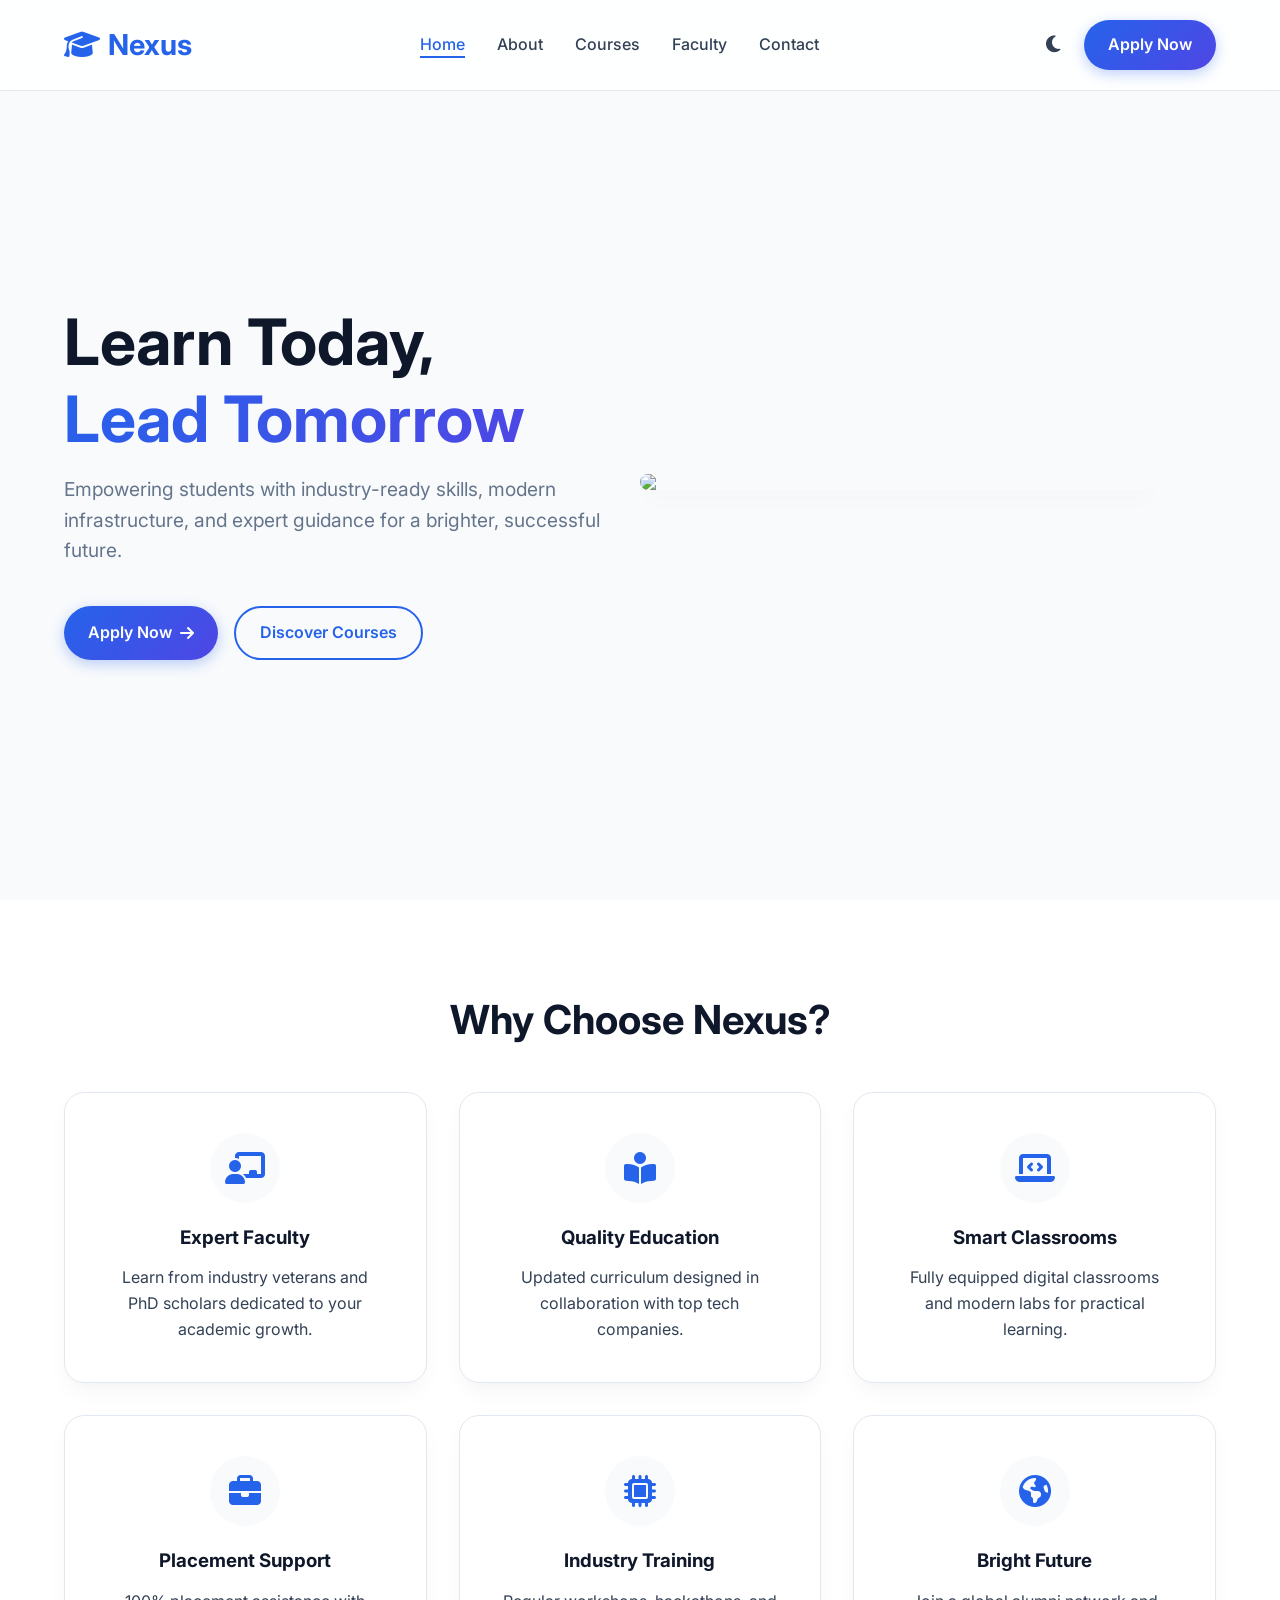
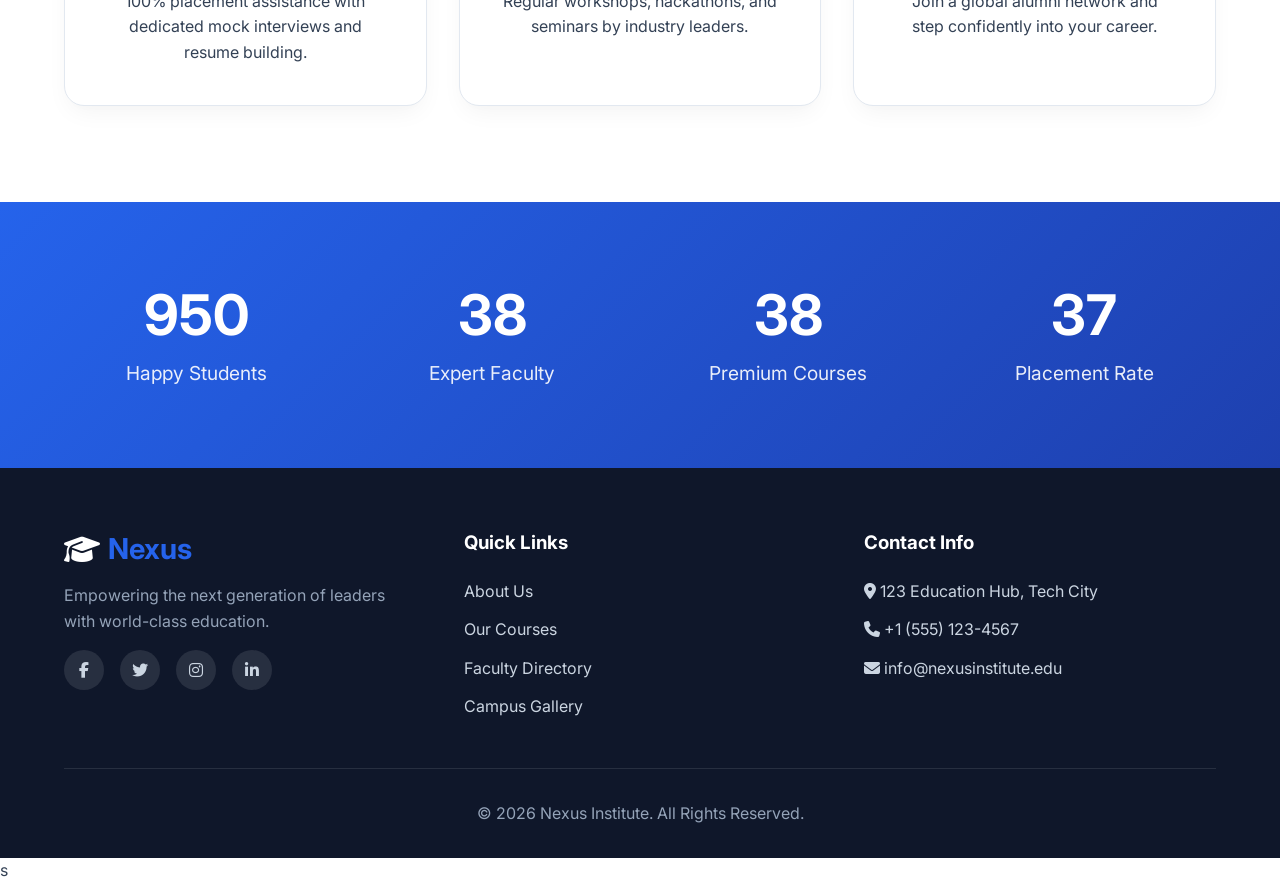
==== commit a7da587d: "Update index.html" ====
--- a/index.html
+++ b/index.html
@@ -50,7 +50,7 @@
             </div>
         </div>
         <div class="hero-image">
-    <img src="https://images.unsplash.com/photo-1523050854058-8df90110c9f1?..." alt="Modern Institute Campus">
+    <img src="https://images.unsplash.com/photo-1523050854058-8df90110c9f1?ixlib=rb-4.0.3&auto=format&fit=crop&w=800&q=80](https://images.unsplash.com/photo-1523050854058-8df90110c9f1?ixlib=rb-4.0.3&auto=format&fit=crop&w=800&q=80">
 </div>
     </header>
 
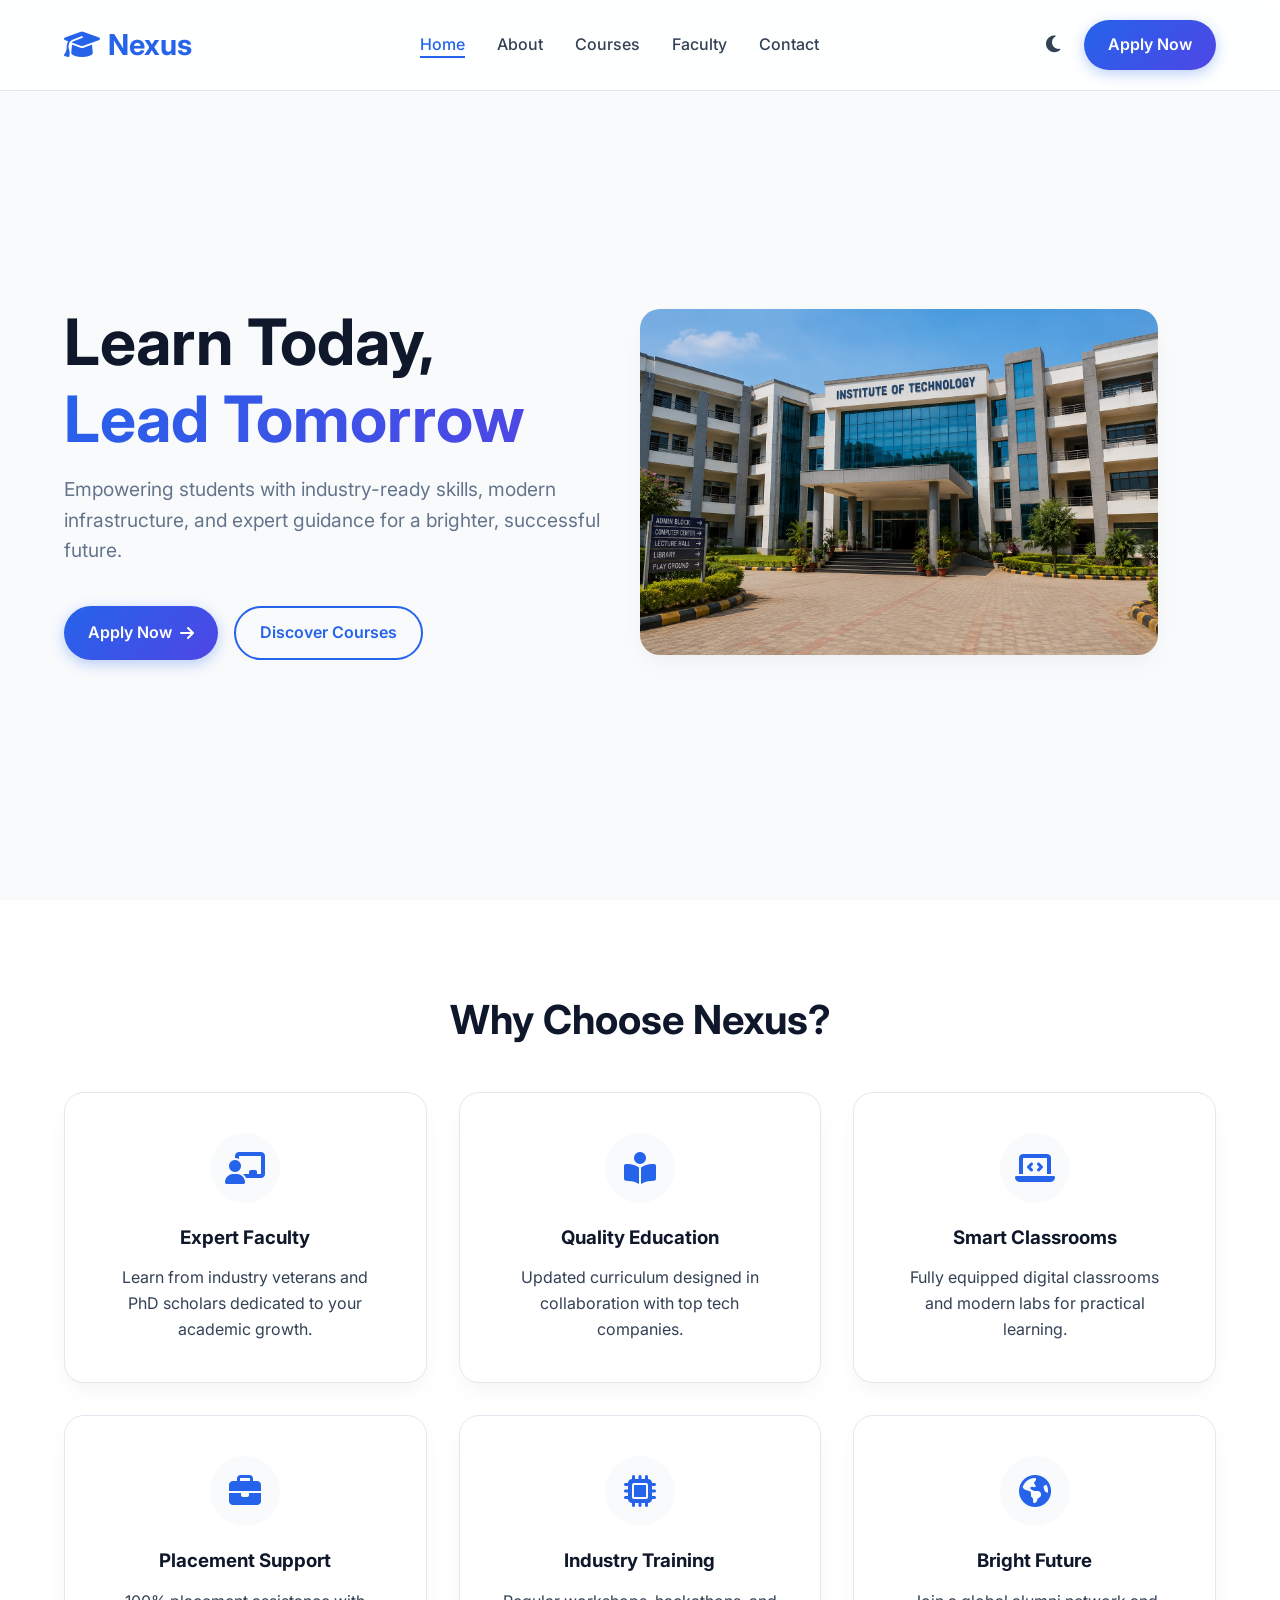
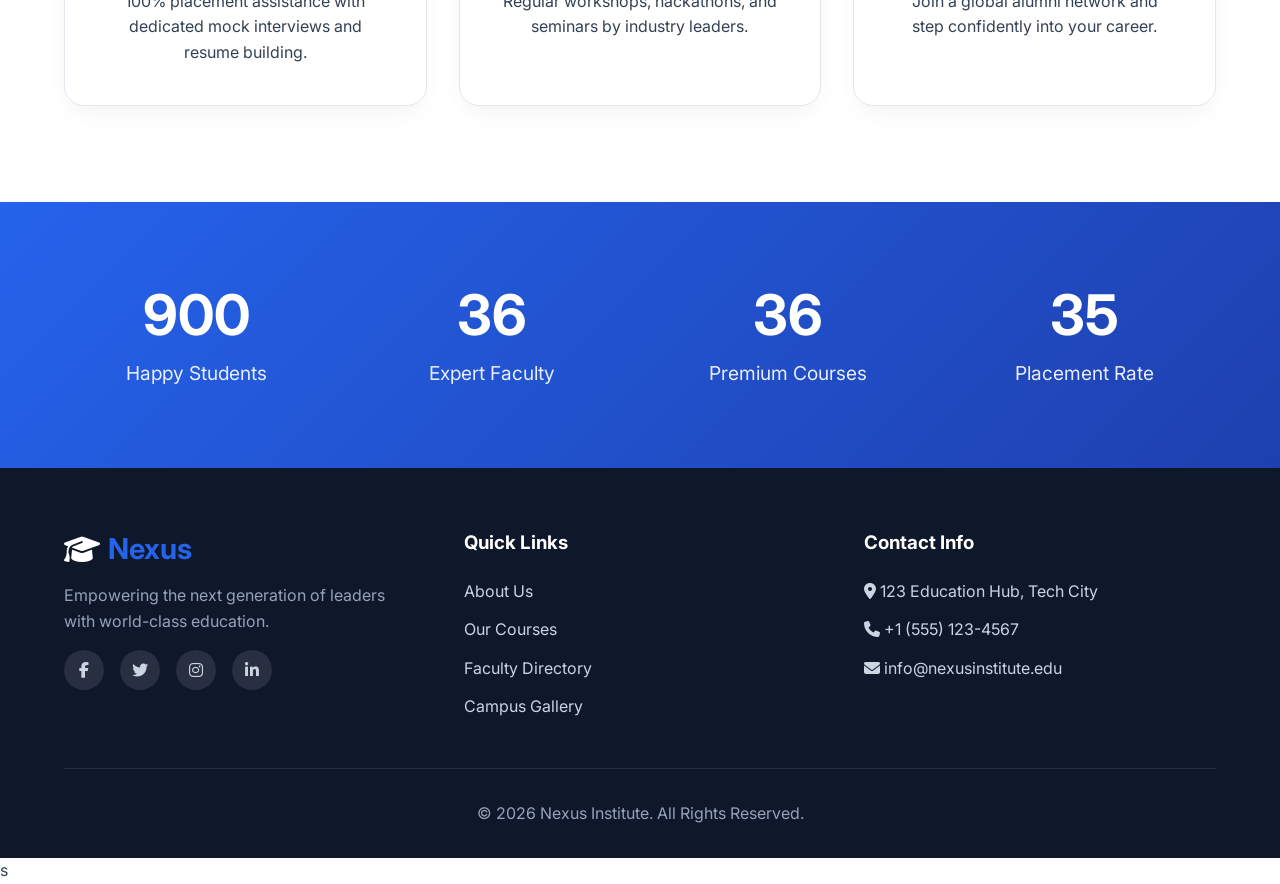
==== commit 339938bb: "Update index.html" ====
--- a/index.html
+++ b/index.html
@@ -50,7 +50,7 @@
             </div>
         </div>
         <div class="hero-image">
-    <img src="https://images.unsplash.com/photo-1523050854058-8df90110c9f1?ixlib=rb-4.0.3&auto=format&fit=crop&w=800&q=80](https://images.unsplash.com/photo-1523050854058-8df90110c9f1?ixlib=rb-4.0.3&auto=format&fit=crop&w=800&q=80">
+    <img src="institute.png" alt=" Modern Institute Campus">
 </div>
     </header>
 
